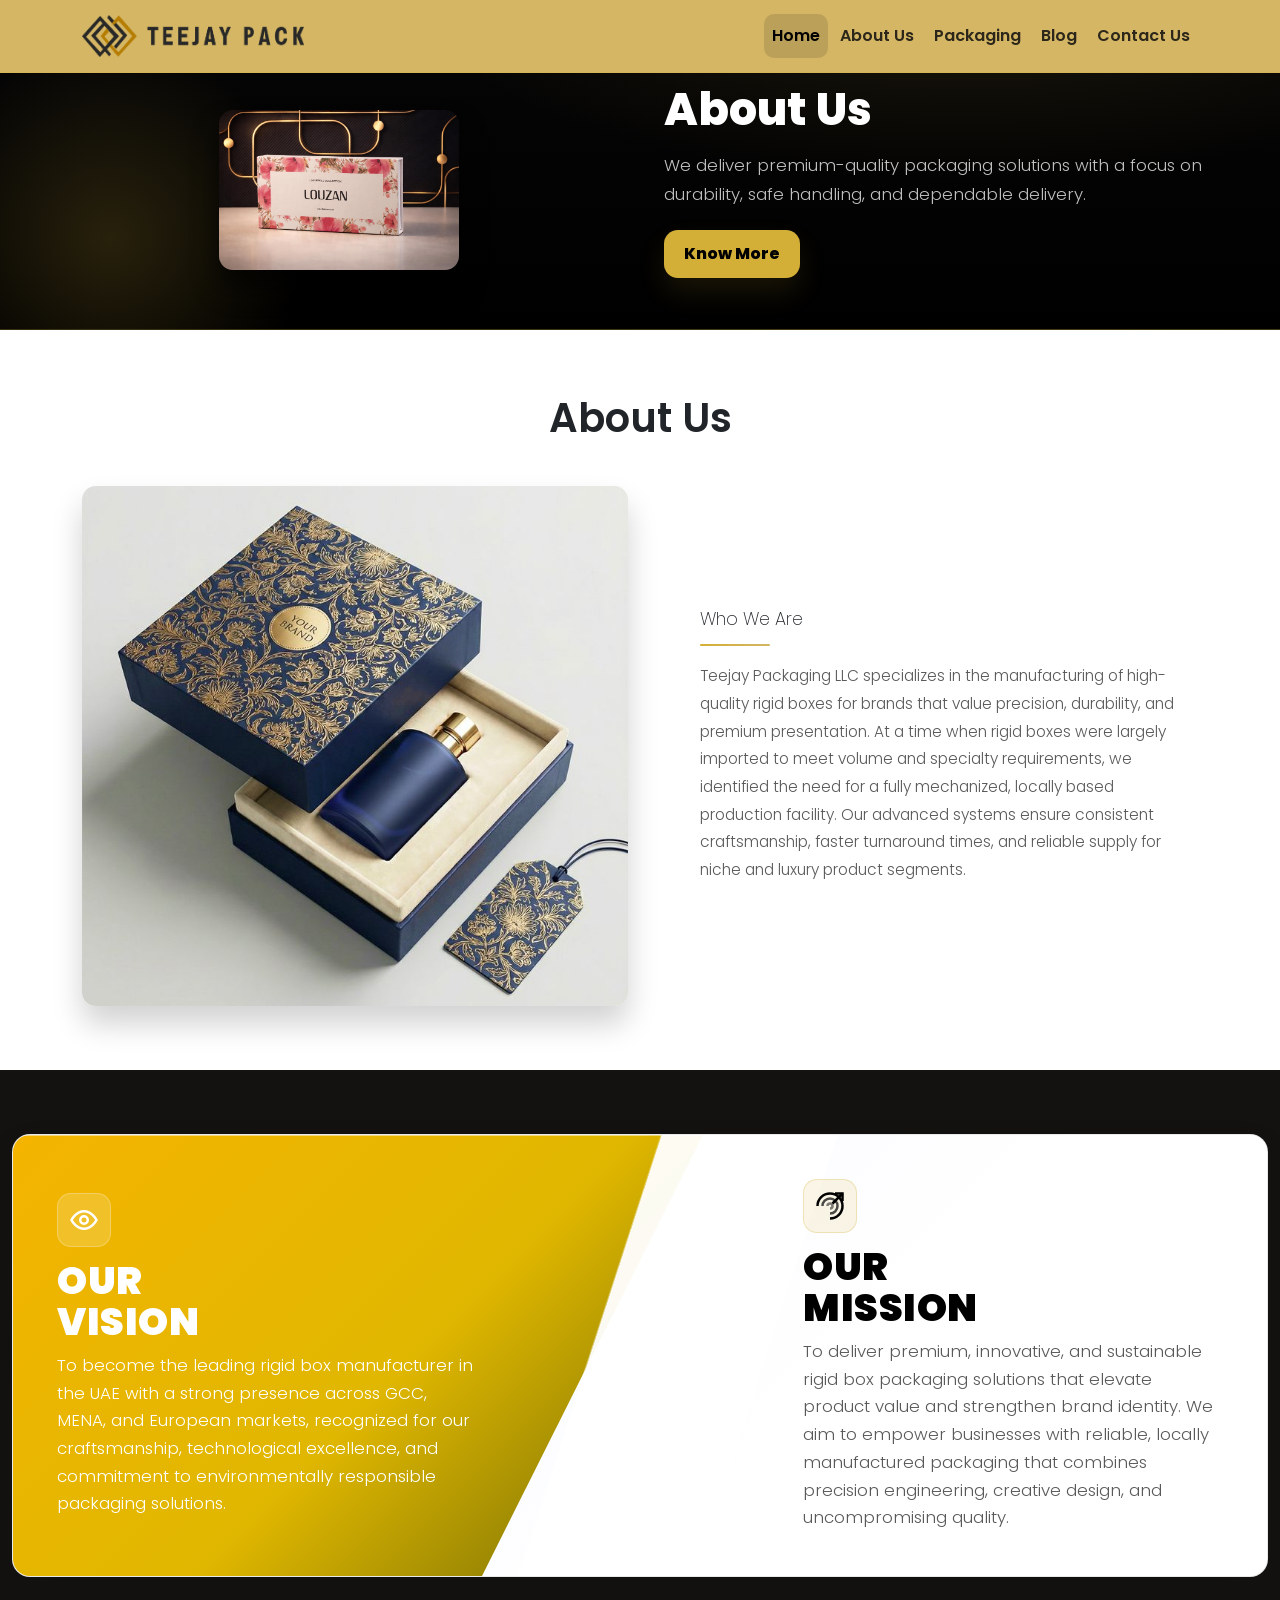
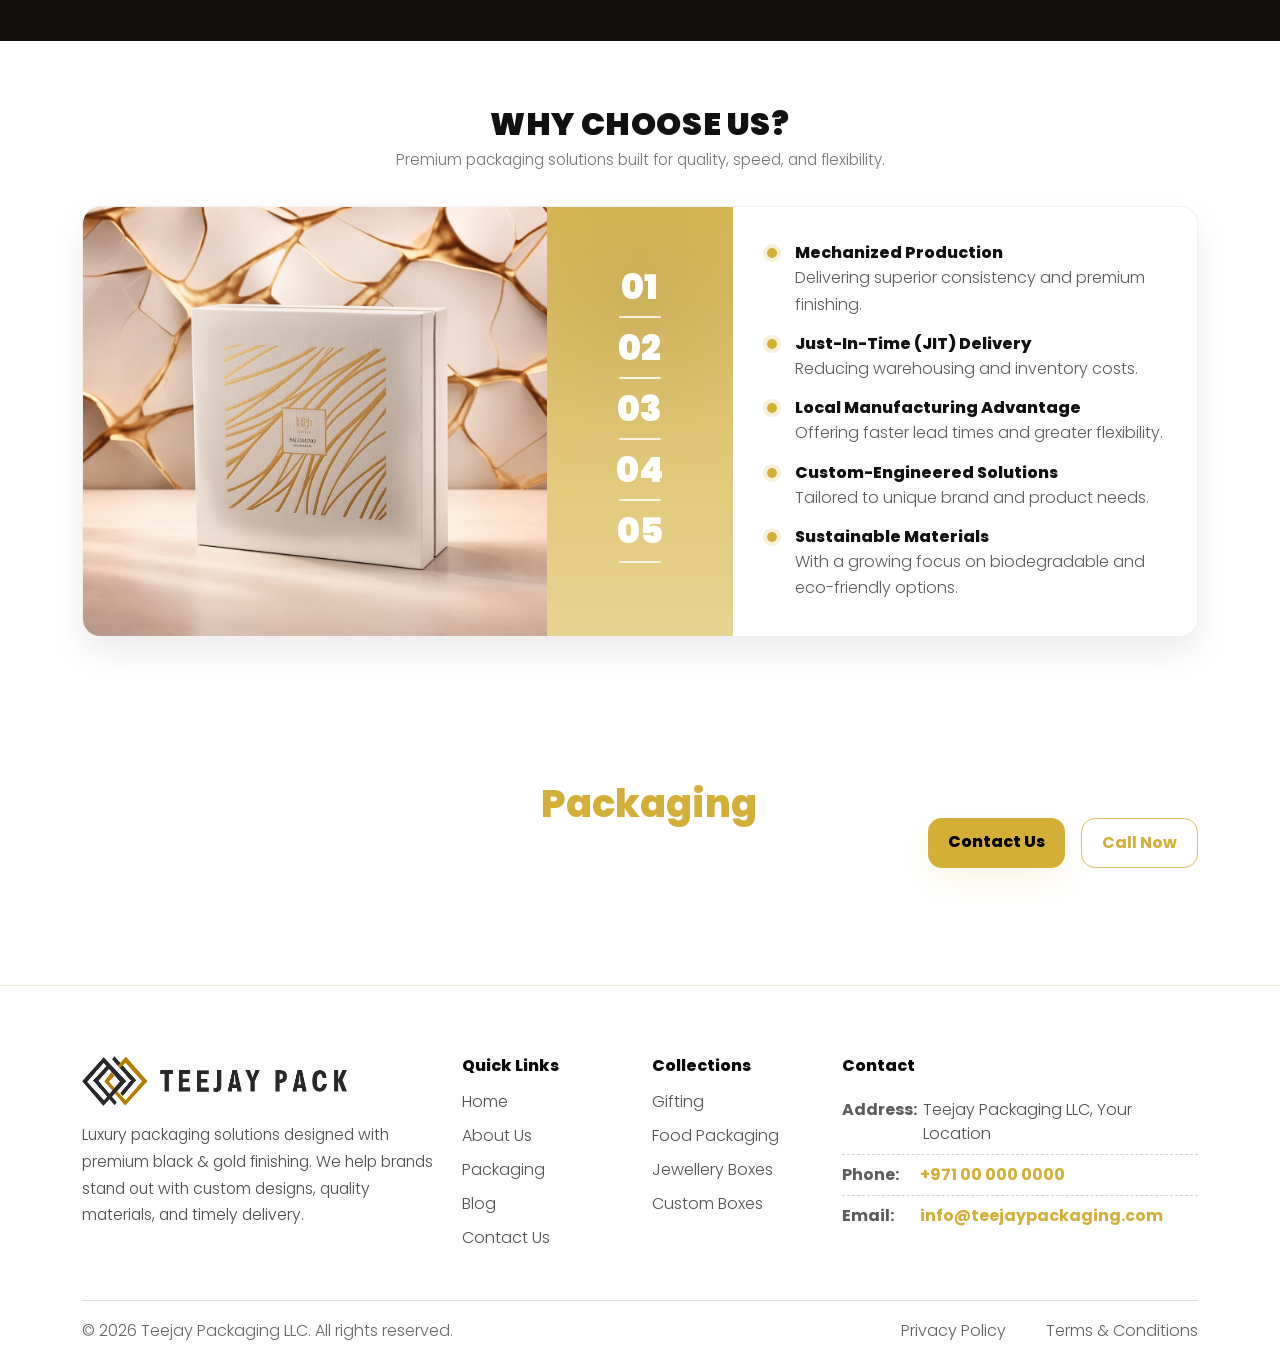
==== about_us.html @ a681b2b8 "updated files" ====
<!DOCTYPE html>
<html lang="en">
<head>
  <meta charset="UTF-8" />
  <meta name="viewport" content="width=device-width, initial-scale=1.0" />

  <!-- ✅ Bootstrap 5 CSS -->
  <link href="https://cdn.jsdelivr.net/npm/bootstrap@5.3.3/dist/css/bootstrap.min.css" rel="stylesheet">

  <!-- Google Fonts - Poppins -->
  <link rel="preconnect" href="https://fonts.googleapis.com">
  <link rel="preconnect" href="https://fonts.gstatic.com" crossorigin>
  <link href="https://fonts.googleapis.com/css2?family=Poppins:wght@300;400;500;600;700&display=swap" rel="stylesheet">

  <!-- Bootstrap Icons -->
  <link rel="stylesheet" href="https://cdn.jsdelivr.net/npm/bootstrap-icons@1.11.3/font/bootstrap-icons.min.css">

  <!-- Owl -->
  <link rel="stylesheet" href="https://cdnjs.cloudflare.com/ajax/libs/OwlCarousel2/2.3.4/assets/owl.carousel.min.css">
  <link rel="stylesheet" href="https://cdnjs.cloudflare.com/ajax/libs/OwlCarousel2/2.3.4/assets/owl.theme.default.min.css">

  <!-- ✅ FIXED Custom CSS path (relative) -->
  <link rel="stylesheet" href="css/nav.css">
   <link rel="stylesheet" href="css/about.css">

  <title>Teejay</title>
</head>

<body>

  <!-- ✅ Fixed Navbar -->
  <nav class="navbar navbar-expand-lg custom-navbar fixed-top">
    <div class="container">
      <a class="navbar-brand d-flex align-items-center gap-2" href="#">
        <!-- ✅ FIXED image path (relative) -->
        <img src="images/teejay-packaging-LLC.webp" alt="Logo" class="brand-logo">
      </a>

      <button class="navbar-toggler" type="button"
        data-bs-toggle="collapse" data-bs-target="#mainNavbar"
        aria-controls="mainNavbar" aria-expanded="false" aria-label="Toggle navigation">
        <span class="navbar-toggler-icon"></span>
      </button>

      <div class="collapse navbar-collapse justify-content-end" id="mainNavbar">
        <ul class="navbar-nav align-items-lg-center gap-lg-1">
          <li class="nav-item"><a class="nav-link active" href="#" style="color: black;">Home</a></li>
          <li class="nav-item"><a class="nav-link" href="#about">About Us</a></li>
          <li class="nav-item"><a class="nav-link" href="#packaging">Packaging</a></li>
          <li class="nav-item"><a class="nav-link" href="#blog">Blog</a></li>
          <li class="nav-item"><a class="nav-link" href="#contact">Contact Us</a></li>
        </ul>
      </div>
    </div>
  </nav>

<section class="container-fluid p-0 m-0">
  <div class="about-hero rounded-0">
    <div class="row g-0 align-items-center hero-inner">
      <div class="col-lg-6">
        <div class="hero-img-wrap">
          <img src="/images/11.jpg" class="hero-img" alt="About Us">
        </div>
      </div>

      <div class="col-lg-6">
        <div class="text-col ps-lg-4">
          <div class="kicker">Finest</div>
          <h1 class="title">About Us</h1>
          <p class="desc">We deliver premium-quality packaging solutions with a focus on durability, safe handling, and dependable delivery.</p>
          <a href="#aboutContent" class="btn btn-gold">Know More</a>
        </div>
      </div>
    </div>
  </div>
</section>
<section class="whyus-section">
  <div class="container">

    <!-- ✅ Tabs -->
    <div class="whyus-tabs">
      <h1 style="text-align: center;">About Us</h1>
      
    </div>

    <!-- ✅ Content -->
    <div class="row align-items-center g-4 whyus-card" id="whyus">

  <!-- ✅ Left Image -->
  <div class="col-lg-6">
    <img src="/images/WhatsApp Image 2026-02-19 at 1.41.46 PM.jpeg" alt="Luxury Packaging"  class="whyus-img">
  </div>

  <!-- ✅ Right Text -->
  <div class="col-lg-6">
    <div class="whyus-content ps-lg-5">
      <h2 class="whyus-title mb-2">Who We Are</h2>

      <span class="whyus-accent"></span>

      <p class="whyus-sub mt-3">
       Teejay Packaging LLC specializes in the manufacturing of high-quality
rigid boxes for brands that value precision, durability, and premium
presentation. At a time when rigid boxes were largely imported to meet
volume and specialty requirements, we identified the need for a fully
mechanized, locally based production facility. Our advanced systems
ensure consistent craftsmanship, faster turnaround times, and reliable
supply for niche and luxury product segments.
      </p>
    </div>
  </div>

</div>
  </div>
</section>
<section class="vm-section">
  <div class="container-fluid">
    <div class="vm-wrap">
      <div class="vm-right"></div>
      <div class="vm-left"></div>
      <div class="vm-sep"></div>

      <div class="vm-content">
        <!-- ✅ OUR VISION -->
        <div class="vm-block vision">
          <div class="vm-icon vision">
            <!-- eye icon -->
            <svg viewBox="0 0 24 24" fill="none">
              <path d="M2 12s3.5-7 10-7 10 7 10 7-3.5 7-10 7S2 12 2 12Z" stroke="white" stroke-width="2"/>
              <path d="M12 15a3 3 0 1 0 0-6 3 3 0 0 0 0 6Z" stroke="white" stroke-width="2"/>
            </svg>
          </div>
          <h3 class="vm-title">Our<br>Vision</h3>
          <p class="vm-text">
            To become the leading rigid box manufacturer in the UAE with a strong
presence across GCC, MENA, and European markets, recognized for our
craftsmanship, technological excellence, and commitment to
environmentally responsible packaging solutions.
          </p>
        </div>

        <!-- ✅ OUR MISSION -->
        <div class="vm-block mission ms-lg-auto">
          <div class="vm-icon mission">
            <!-- target icon -->
            <svg viewBox="0 0 24 24" fill="none">
              <path d="M12 22a10 10 0 1 0-10-10" stroke="#000" stroke-width="2"/>
              <path d="M12 18a6 6 0 1 0-6-6" stroke="#000" stroke-width="2" opacity=".7"/>
              <path d="M12 14a2 2 0 1 0-2-2" stroke="#000" stroke-width="2" opacity=".5"/>
              <path d="M14 10l8-8" stroke="#000" stroke-width="2"/>
              <path d="M16 2h6v6" stroke="#000" stroke-width="2"/>
            </svg>
          </div>
          <h3 class="vm-title">Our<br>Mission</h3>
          <p class="vm-text">
           To deliver premium, innovative, and sustainable rigid box packaging
solutions that elevate product value and strengthen brand identity. We
aim to empower businesses with reliable, locally manufactured packaging
that combines precision engineering, creative design, and
uncompromising quality.
          </p>
        </div>
      </div>
    </div>
  </div>
</section>



<section class="wcu-section">
  <div class="container">

    <div class="wcu-head">
      <h2>WHY CHOOSE US?</h2>
      <p>Premium packaging solutions built for quality, speed, and flexibility.</p>
    </div>

    <div class="wcu-wrap">
      <div class="row g-0">

        <!-- ✅ Left Image -->
        <div class="col-lg-5">
          <!-- Replace image -->
          <img src="/images/01.jpg" alt="Why Choose Us" class="wcu-img">
        </div>

        <!-- ✅ Middle Numbers Strip -->
        <div class="col-lg-2">
          <div class="wcu-strip">
            <div class="wcu-nums">
              <div>
                <div class="wcu-num">01</div>
              </div>

              <div class="wcu-line"></div>

              <div>
                <div class="wcu-num">02</div>
              </div>

              <div class="wcu-line"></div>

              <div>
                <div class="wcu-num">03</div>
              </div>
               <div class="wcu-line"></div>
              <div>
                <div class="wcu-num">04</div>
              </div>
               <div class="wcu-line"></div>
              <div>
                <div class="wcu-num">05</div>
              </div>
              <div class="wcu-line"></div>
            </div>
          </div>
        </div>

        <!-- ✅ Right Content -->
        <div class="col-lg-5">
          <div class="wcu-content">
           
            <ul class="wcu-list">
              <li class="wcu-item">
                <span class="wcu-dot"></span>
                <div>
                  <b>Mechanized Production</b>
                  <span>Delivering superior consistency and premium finishing.</span>
                </div>
              </li>

              <li class="wcu-item">
                <span class="wcu-dot"></span>
                <div>
                  <b>Just-In-Time (JIT) Delivery</b>
                  <span>Reducing warehousing and inventory costs.</span>
                </div>
              </li>

              <li class="wcu-item">
                <span class="wcu-dot"></span>
                <div>
                  <b>Local Manufacturing Advantage</b>
                  <span>Offering faster lead times and greater flexibility.</span>
                </div>
              </li>

              <li class="wcu-item">
                <span class="wcu-dot"></span>
                <div>
                  <b>Custom-Engineered Solutions</b>
                  <span>Tailored to unique brand and product needs.</span>
                </div>
              </li>

              <li class="wcu-item">
                <span class="wcu-dot"></span>
                <div>
                  <b>Sustainable Materials</b>
                  <span>With a growing focus on biodegradable and eco-friendly options.</span>
                </div>
              </li>
            </ul>

          </div>
        </div>

      </div>
    </div>

  </div>
</section>


  <section class="contact-banner">
    <div class="container">
      <div class="contact-banner-card">
        <div class="row align-items-center g-3">
          <div class="col-12 col-lg-8">
            <h2 class="contact-banner-title">Ready to upgrade your <span>Packaging</span>?</h2>
            <p class="contact-banner-text">
              Share your requirement and we’ll suggest the best premium packaging options with pricing, finishing, and delivery details.
            </p>
          </div>
          <div class="col-12 col-lg-4">
            <div class="d-flex gap-3 justify-content-lg-end contact-banner-actions flex-wrap">
              <a href="#contact" class="btn btn-gold">Contact Us</a>
              <a href="tel:+971000000000" class="btn btn-outline-gold">Call Now</a>
            </div>
          </div>
        </div>
      </div>
    </div>
  </section>
 <!-- ✅ Footer -->
  <footer class="site-footer">
    <div class="container">

      <div class="row g-4">

        <div class="col-12 col-lg-4">
          <div class="footer-brand">
            <img src="images/teejay-packaging-LLC.webp" class="footer-logo" alt="Teejay Packaging">
            <p class="footer-text mt-3">
              Luxury packaging solutions designed with premium black & gold finishing.
              We help brands stand out with custom designs, quality materials, and timely delivery.
            </p>
          </div>
        </div>

        <div class="col-6 col-lg-2">
          <h6 class="footer-title">Quick Links</h6>
          <ul class="footer-links">
            <li><a href="#">Home</a></li>
            <li><a href="#about">About Us</a></li>
            <li><a href="#packaging">Packaging</a></li>
            <li><a href="#blog">Blog</a></li>
            <li><a href="#contact">Contact Us</a></li>
          </ul>
        </div>

        <div class="col-6 col-lg-2">
          <h6 class="footer-title">Collections</h6>
          <ul class="footer-links">
            <li><a href="#packaging">Gifting</a></li>
            <li><a href="#packaging">Food Packaging</a></li>
            <li><a href="#packaging">Jewellery Boxes</a></li>
            <li><a href="#packaging">Custom Boxes</a></li>
          </ul>
        </div>

        <div class="col-12 col-lg-4">
          <h6 class="footer-title">Contact</h6>

          <div class="footer-contact">
            <div class="fc-item">
              <span class="fc-label">Address:</span>
              <span class="fc-value">Teejay Packaging LLC, Your Location</span>
            </div>

            <div class="fc-item">
              <span class="fc-label">Phone:</span>
              <a class="fc-link" href="tel:+971000000000">+971 00 000 0000</a>
            </div>

            <div class="fc-item">
              <span class="fc-label">Email:</span>
              <a class="fc-link" href="mailto:info@teejaypackaging.com">info@teejaypackaging.com</a>
            </div>
          </div>
        </div>

      </div>

      <div class="footer-bottom">
        <div class="row g-2 align-items-center">
          <div class="col-12 col-md-6">
            <div class="footer-copy">© <span id="footerYear"></span> Teejay Packaging LLC. All rights reserved.</div>
          </div>
          <div class="col-12 col-md-6 text-md-end">
            <a class="footer-small-link" href="#">Privacy Policy</a>
            <span class="footer-dot">•</span>
            <a class="footer-small-link" href="#">Terms & Conditions</a>
          </div>
        </div>
      </div>

    </div>
  </footer>

  <script>
    document.getElementById("footerYear").textContent = new Date().getFullYear();
  </script>

  <!-- ✅ Scripts (correct order) -->
  <script src="https://cdnjs.cloudflare.com/ajax/libs/jquery/3.7.1/jquery.min.js"></script>
  <script src="https://cdnjs.cloudflare.com/ajax/libs/OwlCarousel2/2.3.4/owl.carousel.min.js"></script>
  <script src="https://cdn.jsdelivr.net/npm/bootstrap@5.3.3/dist/js/bootstrap.bundle.min.js"></script>

  <!-- ✅ Navbar close + Zoom + Carousel -->
  <script>
    document.addEventListener("DOMContentLoaded", function () {
      const collapseEl = document.getElementById("mainNavbar");
      if (!collapseEl) return;

      collapseEl.addEventListener("click", function (e) {
        const link = e.target.closest("a");
        if (!link) return;

        if (collapseEl.classList.contains("show")) {
          const bsCollapse = bootstrap.Collapse.getOrCreateInstance(collapseEl);
          bsCollapse.hide();
        }
      });
    })
   

    
  </script>

</body>
</html>
---- css/nav.css ----
:root{
    --nav-black:#000;
    --gold:#d4af37; /* golden yellow */
    --nav-white:#fff;
    --gold-black:#d4b664;
    --text-muted: rgba(255,255,255,.75);
    --border-gold: rgba(212,175,55,.25);
    --black:#000;
    --gold-soft: rgba(212,175,55,.25);
  }

h1, h2, h3, h4, h5, h6 {
    font-weight: 600;
}
  /* Fixed navbar base */
  .custom-navbar{
    background: var(--gold-black);
    border-bottom: 1px solid var(--gold-soft);
    padding: 10px 0;
    z-index: 9999;
  }

  /* Logo */
  .brand-logo{
    height: 42px;
    width: auto;
    object-fit: contain;
  }

  /* Brand text fallback (if no image) */
  .brand-text{
    font-weight: 700;
    letter-spacing: .5px;
    color: #000;
    text-decoration: none;
    font-size: 1.15rem;
  }

  /* Links */
  .custom-navbar .nav-link{
    color: rgba(14, 14, 13, 0.85);
    font-weight: 600;
    padding: 10px 14px;
    border-radius: 10px;
    transition: .2s ease;
  }
  .custom-navbar .nav-link:hover,
  .custom-navbar .nav-link:focus{
    color: var(--gold);
    background: rgba(202, 191, 159, 0.973);
  }

  /* Active link */
  .custom-navbar .nav-link.active{
    color: var(--gold);
    background: rgba(0, 0, 0, 0.12);
  }

  /* Toggler (hamburger) */
  .custom-toggler{
    border: 1px solid rgba(212,175,55,.45) !important;
    padding: 6px 10px;
    border-radius: 12px;
  }
  .custom-toggler:focus{
    box-shadow: 0 0 0 3px rgba(212,175,55,.18) !important;
  }

 



  @media (max-width: 991px){
    .custom-navbar .navbar-collapse{
      margin-top: 10px;
      padding: 10px;
      border-radius: 14px;
      background: rgba(255,255,255,.03);
      border: 1px solid var(--gold-soft);
    }
    .custom-navbar .nav-link{
      padding: 12px 12px;
    }
  }














  .site-footer{
  background: var(--nav-white);
  padding: 70px 0 0;
  border-top: 1px solid var(--gold-soft);
}

.footer-logo{
  height: 50px;
  width: auto;
  object-fit: contain;
}

.footer-text{
  color: rgba(14, 13, 13, 0.75);
  font-size: .98rem;
  line-height: 1.7;
  max-width: 420px;
}

.footer-title{
  color: #080808;
  font-weight: 800;
  margin-bottom: 14px;
}

.footer-links{
  list-style: none;
  padding: 0;
  margin: 0;
}
.footer-links li{ margin-bottom: 10px; }
.footer-links a{
  color: rgba(24, 23, 23, 0.75);
  text-decoration: none;
  transition: .2s ease;
}
.footer-links a:hover{
  color: var(--gold);
  padding-left: 3px;
}

.footer-contact .fc-item{
  display: flex;
  gap: 8px;
  padding: 8px 0;
  border-bottom: 1px dashed rgba(39, 30, 2, 0.2);
}
.footer-contact .fc-item:last-child{ border-bottom: none; }

.fc-label{
  color: rgba(5, 5, 5, 0.65);
  font-weight: 700;
  min-width: 70px;
}
.fc-value{
  color: rgba(41, 40, 40, 0.82);
}
.fc-link{
  color: var(--gold);
  text-decoration: none;
  font-weight: 700;
}
.fc-link:hover{ text-decoration: underline; }

/* Social */
.footer-social{
  display: flex;
  gap: 10px;
}
.footer-social a{
  width: 40px;
  height: 40px;
  border-radius: 12px;
  border: 1px solid rgba(212,175,55,.25);
  background: rgba(255,255,255,.03);
  color: var(--gold);
  display: grid;
  place-items: center;
  text-decoration: none;
  font-weight: 800;
  transition: .2s ease;
}
.footer-social a:hover{
  background: rgba(212,175,55,.12);
  transform: translateY(-2px);
}

/* Newsletter */
.footer-title-sm{
  color: rgba(17, 16, 16, 0.85);
  font-weight: 800;
  margin-bottom: 10px;
}


/* Bottom bar */
.footer-bottom{
  margin-top: 40px;
  padding: 18px 0;
  border-top: 1px solid rgba(32, 28, 12, 0.16);
}
.footer-copy{
  color: rgba(19, 18, 18, 0.65);
}
.footer-small-link{
  color: rgba(14, 13, 13, 0.65);
  text-decoration: none;
  margin-left: 10px;
}
.footer-small-link:hover{
  color: var(--gold);
}
.footer-dot{
  color: rgba(255,255,255,.35);
  margin: 0 8px;
}

/* Responsive */
@media (max-width: 768px){
  .site-footer{ padding-top: 55px; }
  .footer-social{ justify-content: flex-start; }
}


/* ✅ Footer Responsive Patch */
@media (max-width: 992px){
  .footer-logo{ height: 44px; }
  .footer-text{ max-width: 100%; }
}

/* Mobile */
@media (max-width: 768px){

  .site-footer{
    padding-top: 55px;
    text-align: center;          /* ✅ center all text */
  }

  /* Center social icons */
  .footer-social{
    justify-content: center;
    flex-wrap: wrap;             /* ✅ wrap if more icons */
    gap: 10px;
  }

  /* Links list spacing */
  .footer-links{
    margin-bottom: 18px;
  }
  .footer-links li{
    margin-bottom: 8px;
  }

  /* Contact items become stacked */
  .footer-contact .fc-item{
    flex-direction: column;      /* ✅ stack label + value */
    align-items: center;
    gap: 4px;
  }

  .fc-label{
    min-width: auto;
  }

  /* Bottom bar align center */
  .footer-bottom{
    text-align: center;
  }

  .footer-small-link{
    margin-left: 0;
    margin-right: 10px;
    display: inline-block;
  }

  .footer-dot{
    color: rgba(0,0,0,.25);      /* ✅ on white bg */
  }
}

/* Extra small screens */
@media (max-width: 420px){
  .footer-social a{
    width: 38px;
    height: 38px;
    border-radius: 11px;
  }
}
---- css/about.css ----
:root{
  --nav-black:#000;
  --gold:#d4af37;
  --nav-white:#fff;
  --gold-black:#d4b664;
  --text-muted: rgba(255,255,255,.75);
  --border-gold: rgba(212,175,55,.25);
  --black:#000;
  --gold-soft: rgba(212,175,55,.25);
    --cream:#f3efe7
}

html, body{
  margin: 0;
  padding: 0;
 
}

body{
  font-family: 'Poppins', sans-serif;
  font-weight: 300;
}

/* ✅ Full width wrapper */
.about-wrap{
  margin-top: clamp(18px, 4vw, 60px);
  padding: 0;                 /* ✅ no side padding (removes white edges) */
}

/* ✅ About Hero */
.about-hero{
  width: 100%;
  background:
    radial-gradient(900px 300px at 75% 0%, rgba(212,175,55,.10), transparent 60%),
    linear-gradient(180deg, #060606, #000);
  border-top: 1px solid var(--border-gold);
  border-bottom: 1px solid var(--border-gold);
  border-left: 0;
  border-right: 0;
  border-radius: 0;          /* ✅ full banner */
  overflow: hidden;
  position: relative;
}



/* ✅ soft glow */
.about-hero::before{
  content:"";
  position:absolute;
  left: -120px;
  bottom: -140px;
  width: clamp(280px, 45vw, 460px);
  height: clamp(280px, 45vw, 460px);
  background: radial-gradient(circle, rgba(212,175,55,.18), transparent 60%);
  pointer-events:none;
  z-index: 0;
}

/* ✅ Content should be above decorations */
.hero-inner{
  position: relative;
  z-index: 2;
  padding: clamp(18px, 4vw, 52px) clamp(14px, 3vw, 60px);
}

/* ✅ Left image */
.hero-img-wrap{
  display:flex;
  align-items:center;
  justify-content:center;
  height: 80%;
}



/* ✅ Text block */
.text-col{
  position: relative;
  z-index: 2;
}

/* ✅ Kicker */
.kicker{
  color: var(--gold);
  font-weight: 600;
  letter-spacing: .6px;
  font-size: clamp(.75rem, 1vw, 1rem);
  margin-bottom: clamp(6px, 1vw, 12px);
}

/* ✅ Title */
.title{
  color: var(--nav-white);
  font-weight: 800;
  font-size: clamp(1.35rem, 4.2vw, 2.8rem);
  line-height: 1.2;
  margin-bottom: clamp(8px, 1.2vw, 14px);
  overflow-wrap: anywhere;
}

/* ✅ Description */
.desc{
  color: var(--text-muted);
  font-size: clamp(.95rem, 1.4vw, 1.05rem);
  max-width: 560px;
  margin-bottom: clamp(14px, 2vw, 22px);
  line-height: 1.7;
}

/* ✅ Button */
.btn-gold{
  background: linear-gradient(180deg, var(--gold), var(--gold-black));
  border: 1px solid rgba(212,175,55,.55);
  color: #111;
  padding: 11px 22px;
  border-radius: 999px;
  font-weight: 700;
  transition: .25s ease;
  box-shadow: 0 14px 28px rgba(212,175,55,.12);
}
.btn-gold:hover{
  transform: translateY(-2px);
  box-shadow: 0 18px 34px rgba(212,175,55,.18);
  color:#000;
}


.hero-img{
  width: 100%;
  max-width: 240px;     /* desktop limit */
  height: auto;
  object-fit: cover;
  border-radius: 14px;
  box-shadow: 0 18px 26px rgba(0,0,0,.6);
  margin-top: 50px;
}

/* ✅ Mobile: make image full width */
@media (max-width: 991.98px){
  .hero-img-wrap{
    justify-content: center;
  }

  .hero-img{
    max-width: 100% !important;  /* ✅ full width */
    width: 100% !important;
    height: 200px;               /* ✅ gives banner feel */
    object-fit: cover;
    border-radius: 12px;
  }
}

/* ✅ Small phones */
@media (max-width: 420px){
  .hero-img{
    height: 200px;
  }
}
/* ✅ Mobile alignment */
@media (max-width: 991.98px){
  .text-col{
    text-align: center;
    margin-top: 40px;
  }
  .desc{
    margin-left: auto;
    margin-right: auto;
  }
}


/* ✅ FIX: Image side full responsive (NO structure change) */
@media (max-width: 991.98px){

  /* make the left column stretch */
  .hero-img-wrap{
    width: 100%;
    height: auto !important;
    align-items: stretch;
    justify-content: center;
  }

  /* remove the desktop top gap on mobile */
  .hero-img{
    margin-top: 80px !important;   /* ✅ important */
    display: block;
  }

  /* optional: reduce inner padding so image looks bigger */
  .hero-inner{
    padding-left: 14px;
    padding-right: 14px;
  }
}

/* ✅ Small phones: little taller image for better view */
@media (max-width: 420px){
  .hero-img{
    height: 230px;              /* ✅ more visible */
  }
}




/* ✅ Section */
.whyus-section{
  background: linear-gradient(180deg, var(--cream), var(--cream-2));
  padding: clamp(22px, 5vw, 70px) 0;
}

.whyus-tabs{
  display:flex;
  gap: clamp(18px, 3vw, 42px);
  justify-content:center;
  align-items:center;
  margin-bottom: clamp(18px, 3vw, 36px);
}

.whyus-tab{
  font-weight: 600;
  font-size: clamp(1rem, 1.2vw, 1.1rem);
  color: rgba(0,0,0,.55);
  text-decoration:none;
  padding-bottom: 10px;
  position: relative;
}

.whyus-tab.active{
  color: var(--text-dark);
}
.whyus-tab.active::after{
  content:"";
  position:absolute;
  left:0;
  bottom:0;
  width:100%;
  height:2px;
  background: var(--text-dark);
  border-radius: 2px;
}

/* ✅ Layout */
.whyus-card{
  background: transparent;
}

.whyus-img{
  width:100%;
  height: 100%;
  max-height: 520px;
  object-fit: cover;
  border-radius: 14px;
  box-shadow: 0 18px 30px rgba(0,0,0,.18);
}

.whyus-content{
  padding-left: clamp(0px, 2vw, 18px);
}

.whyus-title{
  
  font-weight: 200;
  color: var(--text-dark);
  font-size: clamp(1.1rem, 1.2vw, 1rem);
  line-height: 1.2;
  margin-bottom: 14px;
}







.whyus-content{
  display:flex;
  flex-direction: column;
  justify-content: center;
  height: 100%;
}

@media (max-width: 991.98px){
  .whyus-content{
    margin-top: 20px;
    padding-left: 0 !important;
    text-align: left;
  }
}

.whyus-desc{
 
  color: rgba(0,0,0,.75);
  font-size: clamp(1.05rem, 1.6vw, 1.25rem);
  line-height: 1.8;
  margin-bottom: 18px;
}

.whyus-sub{
  color: rgba(0,0,0,.65);
  font-size: clamp(.92rem, 1.2vw, 1rem);
  line-height: 1.8;
  margin: 0;
}

/* ✅ Gold accent pill (optional) */
.whyus-accent{
  display:inline-block;
  height: 2px;
  width: 70px;
  background: linear-gradient(90deg, var(--gold), var(--gold-black));
  border-radius: 99px;
  margin-top: 6px;
}

/* ✅ Mobile stack */
@media (max-width: 991.98px){
  .whyus-content{
    padding-left: 0;
    text-align: left;
    margin-top: 18px;
  }
  .whyus-img{
    max-height: 360px;
  }
  .whyus-tabs{
    justify-content:flex-start;
    padding: 0 12px;
  }
}

/* ✅ Extra small */
@media (max-width: 420px){
  .whyus-img{ max-height: 300px; }
}














/* ✅ Vision/Mission Section */
.vm-section{
  padding: clamp(20px, 5vw, 70px) 0;
  background: #131210;
}

.vm-wrap{
  position: relative;
  border-radius: 18px;
  overflow: hidden;
  min-height: clamp(260px, 34vw, 360px);
  border: 1px solid rgba(0,0,0,.06);
  box-shadow: 0 18px 40px rgba(0,0,0,.08);
  background: #f7f7f7;
}

/* Left orange gradient panel */
.vm-left{
  position: absolute;
  inset: 0;
  width: 55%;
  background: linear-gradient(135deg, #f4b400 0%, #e0b700 55%, #686606 100%);
  clip-path: polygon(0 0, 100% 0, 68% 100%, 0% 100%);
}

/* Right light panel */
.vm-right{
  position: absolute;
  inset: 0;
  background: linear-gradient(135deg, #f3f6fb 0%, #ffffff 65%);
}

/* White diagonal separator band */
.vm-sep{
  position: absolute;
  inset: 0;
  width: 14%;
  left: 46%;
  background: rgba(255,255,255,.95);
  transform: skewX(-18deg);
  box-shadow: 0 0 0 1px rgba(255,255,255,.35);
}

/* Content layout */
.vm-content{
  position: relative;
  z-index: 2;
  height: 100%;
  display: grid;
  grid-template-columns: 1fr 1fr;
  gap: clamp(14px, 2vw, 30px);
  padding: clamp(18px, 4vw, 44px);
  align-items: center;
}

.vm-block{
  max-width: 420px;
}

.vm-title{
  font-weight: 900;
  letter-spacing: .5px;
  line-height: 1.05;
  font-size: clamp(1.6rem, 3vw, 2.4rem);
  margin: 0 0 10px;
  text-transform: uppercase;
}

.vm-text{
  font-size: clamp(.95rem, 1.4vw, 1.05rem);
  line-height: 1.65;
  margin: 0;
}

/* Left text colors */
.vm-block.vision .vm-title,
.vm-block.vision .vm-text{
  color: #fff;
}

/* Right text colors (follow your theme) */
.vm-block.mission .vm-title{
  color: var(--nav-black);
}
.vm-block.mission .vm-text{
  color: rgba(0,0,0,.65);
}

/* Icons */
.vm-icon{
  width: 54px;
  height: 54px;
  border-radius: 14px;
  display: grid;
  place-items: center;
  margin-bottom: 14px;
  flex: 0 0 auto;
}

.vm-icon.vision{
  background: rgba(255,255,255,.16);
  border: 1px solid rgba(255,255,255,.25);
}
.vm-icon.mission{
  background: rgba(212,175,55,.12);
  border: 1px solid rgba(212,175,55,.28);
}

.vm-icon svg{
  width: 30px;
  height: 30px;
}

/* ✅ Responsive: stack panels */
@media (max-width: 991.98px){
  .vm-left{
    width: 100%;
    clip-path: none;
    height: 52%;
  }

  .vm-sep{
    left: 0;
    width: 100%;
    height: 14%;
    top: 44%;
    transform: skewY(-10deg);
    opacity: .95;
  }

  .vm-content{
    grid-template-columns: 1fr;
    padding: 22px 18px;
    gap: 26px;
    
  }

  .vm-block{
    max-width: 100%;
  }
}














/* ✅ Section */
.wcu-section{
  background: #fff;
  padding: clamp(22px, 5vw, 70px) 0;
}

.wcu-head{
  text-align:center;
  margin-bottom: clamp(16px, 3vw, 34px);
}
.wcu-head h2{
  font-weight: 900;
  letter-spacing: .6px;
  font-size: clamp(1.4rem, 2.5vw, 2.2rem);
  margin: 0;
  color: #111;
}
.wcu-head p{
  margin: 6px 0 0;
  color: rgba(0,0,0,.55);
  font-size: .95rem;
}

/* ✅ Card Layout */
.wcu-wrap{
  border-radius: 18px;
  overflow: hidden;
  border: 1px solid rgba(0,0,0,.06);
  box-shadow: 0 16px 36px rgba(0,0,0,.08);
  background: #fff;
}

.wcu-img{
  width:100%;
  height:100%;
  min-height: 320px;
  object-fit: cover;
  display:block;
}

/* ✅ Middle index strip */
.wcu-strip{
  background: linear-gradient(180deg, rgba(212,175,55,.85), rgba(212,175,55,.55));
  padding: 22px 12px;
  height: 100%;
  display:flex;
  align-items:center;
  justify-content:center;
  position: relative;
}

.wcu-strip::after{
  content:"";
  position:absolute;
  top:0;
  left:0;
  right:0;
  bottom:0;
  background:
    radial-gradient(circle at 50% 20%, rgba(0,0,0,.08), transparent 55%);
  pointer-events:none;
}

.wcu-nums{
  position: relative;
  z-index: 2;
  width: 100%;
  max-width: 90px;
  text-align:center;
}
.wcu-num{
  color: #fff;
  font-weight: 900;
  font-size: 2.2rem;
  line-height: 1;
}
.wcu-line{
  width: 42px;
  height: 2px;
  background: rgba(255,255,255,.8);
  margin: 12px auto;
  border-radius: 99px;
}

/* ✅ Content */
.wcu-content{
  padding: clamp(18px, 3vw, 34px);
}
.wcu-title{
  font-weight: 900;
  font-size: clamp(1.25rem, 2vw, 1.6rem);
  margin-bottom: 12px;
  color:#111;
}
.wcu-list{
  list-style: none;
  padding: 0;
  margin: 0;
  display: grid;
  gap: 14px;
}
.wcu-item{
  display: grid;
  grid-template-columns: 18px 1fr;
  gap: 10px;
  align-items: start;
}
.wcu-dot{
  width: 10px;
  height: 10px;
  margin-top: 7px;
  border-radius: 999px;
  background: var(--gold);
  box-shadow: 0 0 0 4px rgba(212,175,55,.18);
}
.wcu-item b{
  display:block;
  color:#111;
  font-weight: 800;
}
.wcu-item span{
  display:block;
  color: rgba(0,0,0,.65);
  line-height: 1.65;
}

/* ✅ Responsive */
@media (max-width: 991.98px){
  .wcu-img{ min-height: 220px; }
  .wcu-strip{
    padding: 14px 10px;
  }
  .wcu-nums{
    display:flex;
    justify-content:center;
    gap: 18px;
    max-width: none;
  }
  .wcu-line{
    width: 2px;
    height: 34px;
    margin: 0;
  }
  .wcu-num{
    font-size: 1.6rem;
  }
}

@media (max-width: 575.98px){
  .wcu-content{ padding: 18px 16px; }
}
/* ✅ Responsive: hide numbers strip on mobile */
@media (max-width: 991.98px){
  /* hide the full middle strip column */
  .wcu-strip,
  .wcu-nums{
    display: none !important;
  }

  /* optional: keep image nice */
  .wcu-img{ min-height: 220px; }
}

/* ✅ keep content padding */
@media (max-width: 575.98px){
  .wcu-content{ padding: 18px 16px; }
}









.contact-banner{
  position: relative;
  background: url("https://images.unsplash.com/photo-1515378791036-0648a3ef77b2?q=80&w=2000&auto=format&fit=crop")
              center/cover no-repeat;
  padding: 80px 0;
  overflow: hidden;
}

/* Dark overlay for readability */
.contact-overlay{
  position: absolute;
  inset: 0;
  background: linear-gradient(
    90deg,
    rgba(0,0,0,.35) 0%,
    rgba(0,0,0,.20) 60%,
    rgba(0,0,0,.10) 100%
  );
  z-index: 1;
}


/* Content above overlay */
.contact-banner-content{
  position: relative;
  z-index: 2;
}

.contact-banner-title{
  color:#fff;
  font-weight: 800;
  font-size: clamp(1.6rem, 3vw, 2.4rem);
  margin-bottom: 12px;
}
.contact-banner-title span{ color: var(--gold); }

.contact-banner-text{
  color: rgba(255,255,255,.85);
  font-size: 1.05rem;
}

/* Buttons */
.btn-gold{
  background: var(--gold);
  color:#000;
  font-weight: 800;
  border-radius: 14px;
  padding: 12px 20px;
  border: none;
  transition: .3s ease;
}
.btn-gold:hover{
  transform: translateY(-2px);
}

.btn-outline-gold{
  border: 1px solid rgba(212,175,55,.8);
  color: var(--gold);
  background: transparent;
  border-radius: 14px;
  padding: 12px 20px;
  font-weight: 700;
}
.btn-outline-gold:hover{
  background: rgba(212,175,55,.12);
}

/* Responsive */
@media (max-width: 768px){
  .contact-banner{
    padding: 60px 0;
  }
}
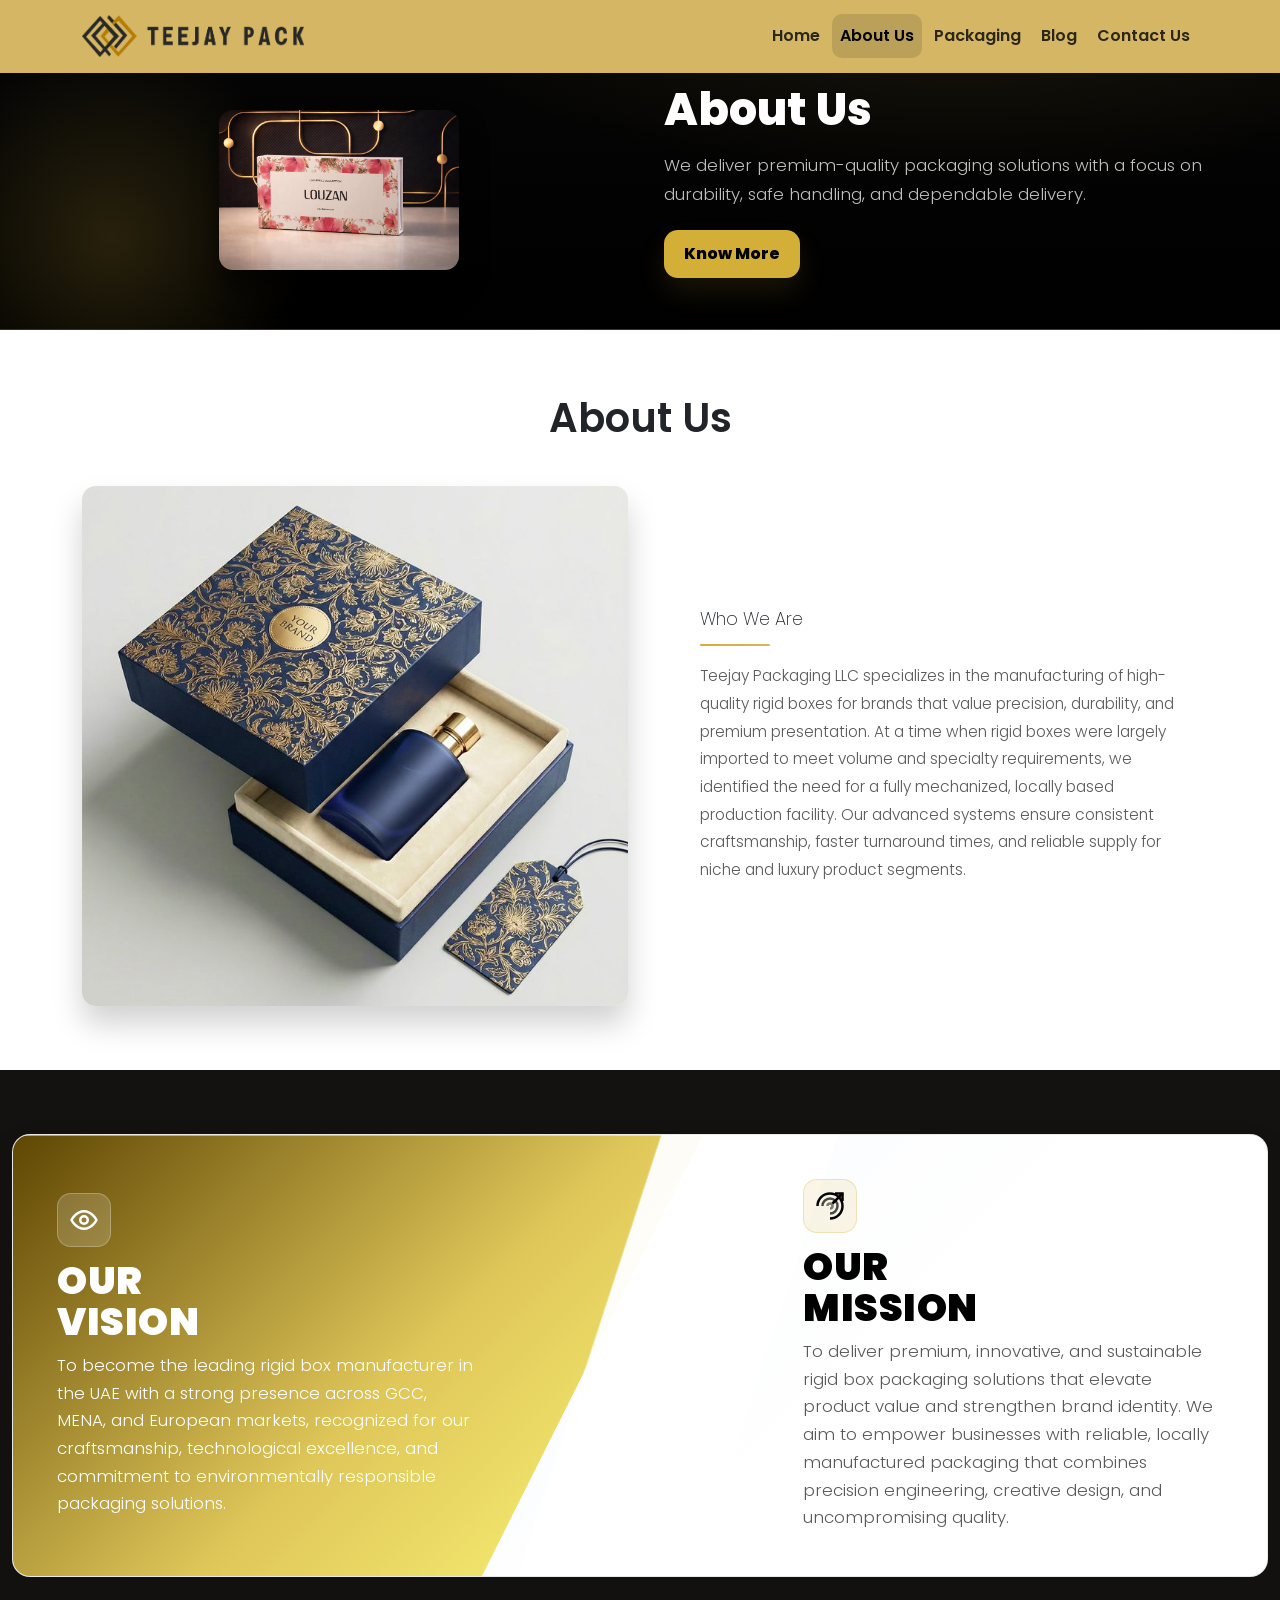
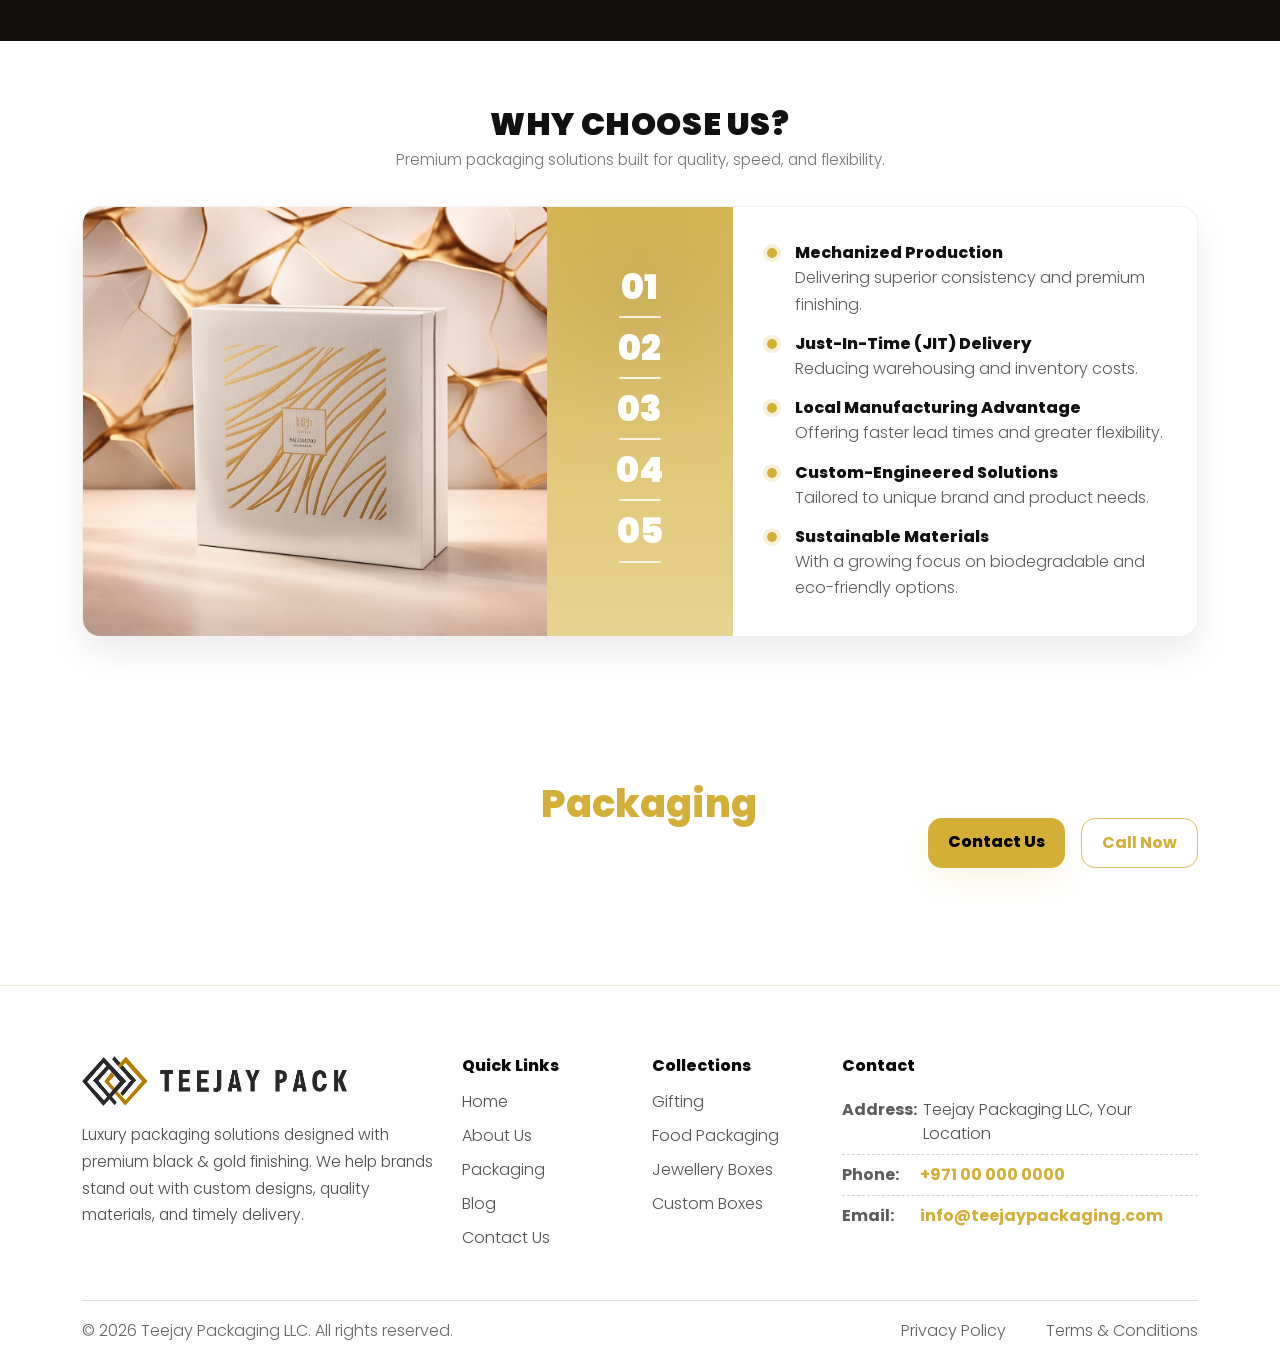
==== commit 1ea9d625: "updated files" ====
--- a/about_us.html
+++ b/about_us.html
@@ -44,8 +44,8 @@
 
       <div class="collapse navbar-collapse justify-content-end" id="mainNavbar">
         <ul class="navbar-nav align-items-lg-center gap-lg-1">
-          <li class="nav-item"><a class="nav-link active" href="#" style="color: black;">Home</a></li>
-          <li class="nav-item"><a class="nav-link" href="#about">About Us</a></li>
+          <li class="nav-item"><a class="nav-link" href="#">Home</a></li>
+          <li class="nav-item"><a class="nav-link active" href="#about"  style="color: black;">About Us</a></li>
           <li class="nav-item"><a class="nav-link" href="#packaging">Packaging</a></li>
           <li class="nav-item"><a class="nav-link" href="#blog">Blog</a></li>
           <li class="nav-item"><a class="nav-link" href="#contact">Contact Us</a></li>
@@ -88,7 +88,7 @@
 
   <!-- ✅ Left Image -->
   <div class="col-lg-6">
-    <img src="/images/WhatsApp Image 2026-02-19 at 1.41.46 PM.jpeg" alt="Luxury Packaging"  class="whyus-img">
+    <img src="images/WhatsApp Image 2026-02-19 at 1.41.46 PM.jpeg" alt="Luxury Packaging"  class="whyus-img">
   </div>
 
   <!-- ✅ Right Text -->
@@ -181,7 +181,7 @@
         <!-- ✅ Left Image -->
         <div class="col-lg-5">
           <!-- Replace image -->
-          <img src="/images/01.jpg" alt="Why Choose Us" class="wcu-img">
+          <img src="images/01.jpg" alt="Why Choose Us" class="wcu-img">
         </div>
 
         <!-- ✅ Middle Numbers Strip -->
--- a/css/about.css
+++ b/css/about.css
@@ -369,7 +369,7 @@
   position: absolute;
   inset: 0;
   width: 55%;
-  background: linear-gradient(135deg, #f4b400 0%, #e0b700 55%, #686606 100%);
+  background: linear-gradient(135deg, #5f4603 0%, #dfc659 55%, #fcf979 100%);
   clip-path: polygon(0 0, 100% 0, 68% 100%, 0% 100%);
 }
 
